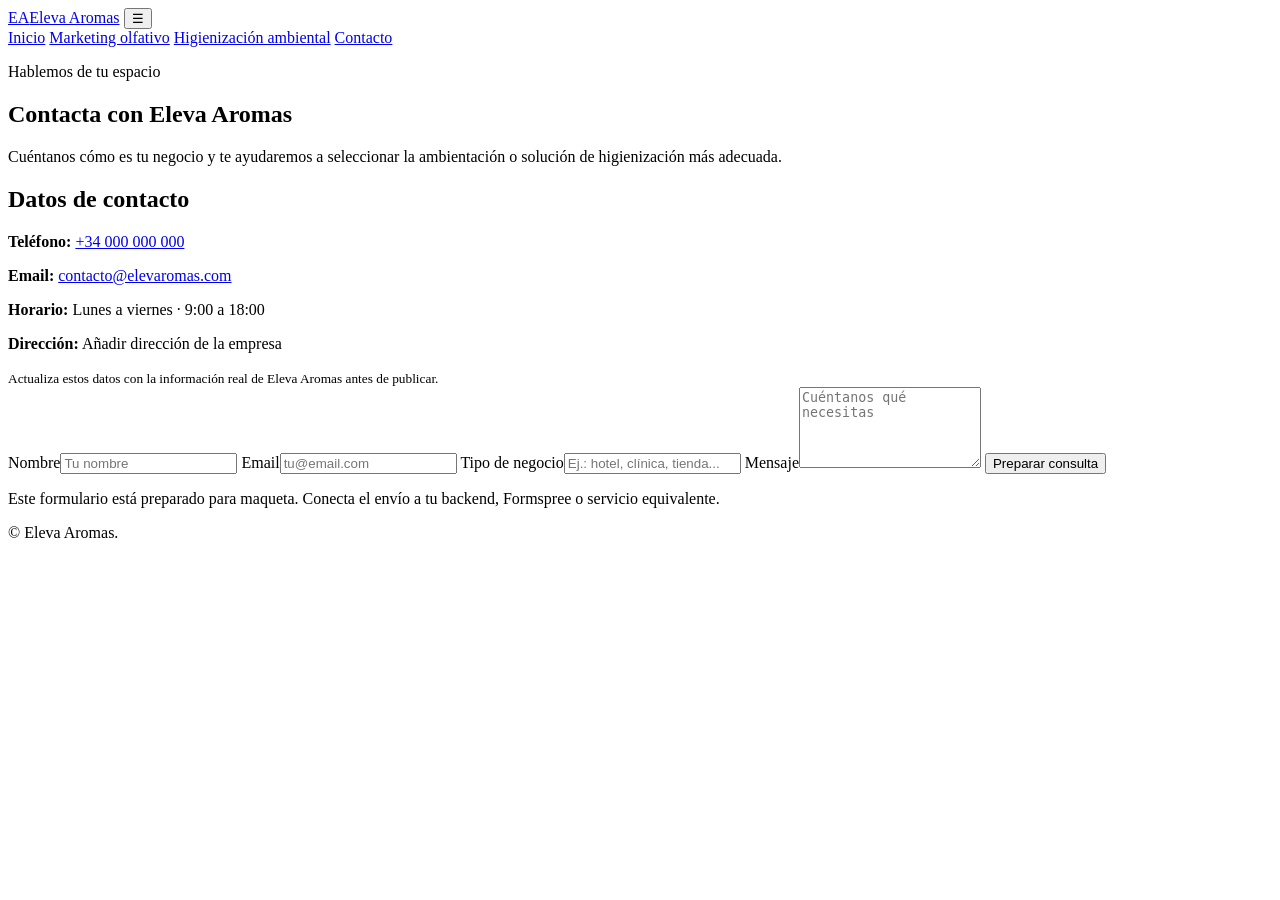
==== contacto.html @ 7e4d1d44 "Add files via upload" ====
<!doctype html>
<html lang="es">
<head>
  <meta charset="utf-8" />
  <meta name="viewport" content="width=device-width, initial-scale=1" />
  <title>Contacto | Eleva Aromas</title>
  <meta name="description" content="Contacta con Eleva Aromas para recibir asesoramiento en marketing olfativo e higienización ambiental." />
  <link rel="stylesheet" href="css/styles.css" />
  <script defer src="js/data.js"></script>
  <script defer src="js/app.js"></script>
</head>
<body data-page="contacto">
  <header class="site-header">
    <a class="brand" href="index.html"><span class="brand-mark">EA</span><span>Eleva Aromas</span></a>
    <button class="nav-toggle" aria-expanded="false" aria-controls="main-nav">☰</button>
    <nav id="main-nav" class="main-nav">
      <a href="index.html">Inicio</a>
      <a href="marketing-olfativo.html">Marketing olfativo</a>
      <a href="higienizacion.html">Higienización ambiental</a>
      <a href="contacto.html" class="active">Contacto</a>
    </nav>
  </header>

  <main>
    <section class="hero inner-hero contact-hero">
      <div class="hero-content reveal">
        <p class="eyebrow">Hablemos de tu espacio</p>
        <h1>Contacta con Eleva Aromas</h1>
        <p class="lead">Cuéntanos cómo es tu negocio y te ayudaremos a seleccionar la ambientación o solución de higienización más adecuada.</p>
      </div>
    </section>

    <section class="section contact-grid">
      <div class="contact-card reveal">
        <h2>Datos de contacto</h2>
        <p><strong>Teléfono:</strong> <a href="tel:+34000000000">+34 000 000 000</a></p>
        <p><strong>Email:</strong> <a href="mailto:contacto@elevaromas.com">contacto@elevaromas.com</a></p>
        <p><strong>Horario:</strong> Lunes a viernes · 9:00 a 18:00</p>
        <p><strong>Dirección:</strong> Añadir dirección de la empresa</p>
        <small>Actualiza estos datos con la información real de Eleva Aromas antes de publicar.</small>
      </div>
      <form class="contact-form reveal delay-1">
        <label>Nombre<input type="text" name="nombre" placeholder="Tu nombre" required></label>
        <label>Email<input type="email" name="email" placeholder="tu@email.com" required></label>
        <label>Tipo de negocio<input type="text" name="negocio" placeholder="Ej.: hotel, clínica, tienda..."></label>
        <label>Mensaje<textarea name="mensaje" rows="5" placeholder="Cuéntanos qué necesitas"></textarea></label>
        <button class="btn primary" type="submit">Preparar consulta</button>
        <p class="form-note">Este formulario está preparado para maqueta. Conecta el envío a tu backend, Formspree o servicio equivalente.</p>
      </form>
    </section>
  </main>

  <footer class="site-footer"><p>© <span class="year"></span> Eleva Aromas.</p></footer>
</body>
</html>
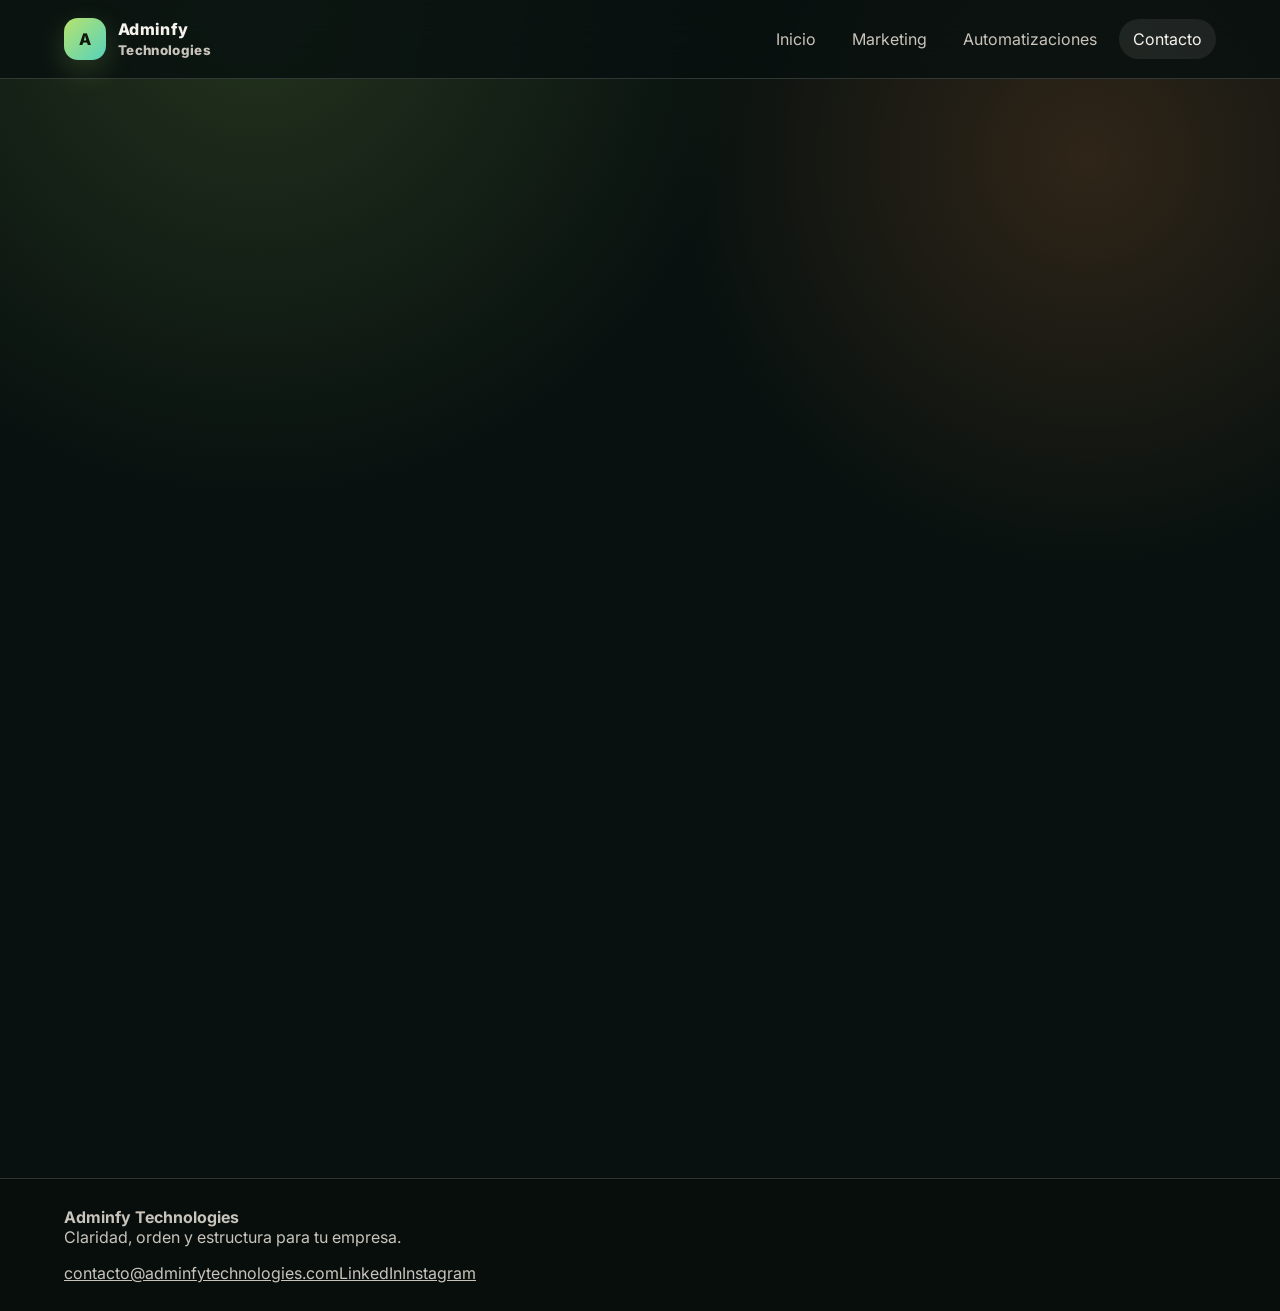
==== commit ed747f10: "Add files via upload" ====
--- a/contacto.html
+++ b/contacto.html
@@ -1,55 +1,51 @@
-<!doctype html>
+<!DOCTYPE html>
 <html lang="es">
 <head>
-  <meta charset="utf-8" />
-  <meta name="viewport" content="width=device-width, initial-scale=1" />
-  <title>Contacto | Eleva Aromas</title>
-  <meta name="description" content="Contacta con Eleva Aromas para recibir asesoramiento en marketing olfativo e higienización ambiental." />
+  <meta charset="UTF-8" />
+  <meta name="viewport" content="width=device-width, initial-scale=1.0" />
+  <title>Contacto | Adminfy Technologies</title>
+  <meta name="description" content="Contacta con Adminfy Technologies para mejorar el marketing, automatizar procesos y ordenar la gestión de tu empresa." />
+  <link rel="preconnect" href="https://fonts.googleapis.com">
+  <link rel="preconnect" href="https://fonts.gstatic.com" crossorigin>
+  <link href="https://fonts.googleapis.com/css2?family=Inter:wght@400;500;600;700;800&display=swap" rel="stylesheet">
   <link rel="stylesheet" href="css/styles.css" />
-  <script defer src="js/data.js"></script>
-  <script defer src="js/app.js"></script>
 </head>
-<body data-page="contacto">
-  <header class="site-header">
-    <a class="brand" href="index.html"><span class="brand-mark">EA</span><span>Eleva Aromas</span></a>
-    <button class="nav-toggle" aria-expanded="false" aria-controls="main-nav">☰</button>
-    <nav id="main-nav" class="main-nav">
-      <a href="index.html">Inicio</a>
-      <a href="marketing-olfativo.html">Marketing olfativo</a>
-      <a href="higienizacion.html">Higienización ambiental</a>
-      <a href="contacto.html" class="active">Contacto</a>
+<body>
+  <header class="site-header" data-header>
+    <a class="brand" href="index.html"><span class="brand-mark">A</span><span class="brand-text">Adminfy<br><small>Technologies</small></span></a>
+    <button class="nav-toggle" data-nav-toggle aria-label="Abrir menú">☰</button>
+    <nav class="main-nav" data-nav>
+      <a href="index.html">Inicio</a><a href="marketing.html">Marketing</a><a href="automatizaciones.html">Automatizaciones</a><a href="contacto.html" class="active">Contacto</a>
     </nav>
   </header>
 
   <main>
-    <section class="hero inner-hero contact-hero">
-      <div class="hero-content reveal">
-        <p class="eyebrow">Hablemos de tu espacio</p>
-        <h1>Contacta con Eleva Aromas</h1>
-        <p class="lead">Cuéntanos cómo es tu negocio y te ayudaremos a seleccionar la ambientación o solución de higienización más adecuada.</p>
+    <section class="contact-page section-pad">
+      <div class="contact-copy reveal">
+        <p class="eyebrow">Hablemos</p>
+        <h1>Cuéntanos qué quieres mejorar en tu empresa.</h1>
+        <p>Marketing, automatizaciones, organización interna, captación o procesos administrativos. Te responderemos con una primera orientación clara y sin compromiso.</p>
+        <div class="contact-cards">
+          <a href="mailto:contacto@adminfytechnologies.com"><strong>Email</strong><span>contacto@adminfytechnologies.com</span></a>
+          <a href="https://www.linkedin.com/company/adminfy/" target="_blank" rel="noopener"><strong>LinkedIn</strong><span>Adminfy Technologies</span></a>
+          <a href="https://www.instagram.com/adminfytechnologies?igsh=MWVpcm9pZWliNTd4ZA==" target="_blank" rel="noopener"><strong>Instagram</strong><span>@adminfytechnologies</span></a>
+        </div>
       </div>
-    </section>
 
-    <section class="section contact-grid">
-      <div class="contact-card reveal">
-        <h2>Datos de contacto</h2>
-        <p><strong>Teléfono:</strong> <a href="tel:+34000000000">+34 000 000 000</a></p>
-        <p><strong>Email:</strong> <a href="mailto:contacto@elevaromas.com">contacto@elevaromas.com</a></p>
-        <p><strong>Horario:</strong> Lunes a viernes · 9:00 a 18:00</p>
-        <p><strong>Dirección:</strong> Añadir dirección de la empresa</p>
-        <small>Actualiza estos datos con la información real de Eleva Aromas antes de publicar.</small>
-      </div>
-      <form class="contact-form reveal delay-1">
-        <label>Nombre<input type="text" name="nombre" placeholder="Tu nombre" required></label>
+      <form class="contact-form reveal" id="formContacto" data-n8n-webhook>
+        <h2>Solicitar diagnóstico</h2>
+        <label>Nombre completo<input type="text" name="name" placeholder="Tu nombre" required></label>
         <label>Email<input type="email" name="email" placeholder="tu@email.com" required></label>
-        <label>Tipo de negocio<input type="text" name="negocio" placeholder="Ej.: hotel, clínica, tienda..."></label>
-        <label>Mensaje<textarea name="mensaje" rows="5" placeholder="Cuéntanos qué necesitas"></textarea></label>
-        <button class="btn primary" type="submit">Preparar consulta</button>
-        <p class="form-note">Este formulario está preparado para maqueta. Conecta el envío a tu backend, Formspree o servicio equivalente.</p>
+        <label>Teléfono<input type="tel" name="phone" placeholder="+34 600 000 000" required></label>
+        <label>Empresa<input type="text" name="company" placeholder="Nombre de tu empresa"></label>
+        <label>¿Qué necesitas mejorar?<textarea name="message" rows="6" placeholder="Ej. Queremos captar más clientes, ordenar procesos internos o automatizar tareas administrativas." required></textarea></label>
+        <button class="btn btn-primary" type="submit">Enviar mensaje</button>
+        <p class="form-status" data-form-status></p>
       </form>
     </section>
   </main>
 
-  <footer class="site-footer"><p>© <span class="year"></span> Eleva Aromas.</p></footer>
+  <footer class="site-footer"><div><strong>Adminfy Technologies</strong><p>Claridad, orden y estructura para tu empresa.</p></div><div class="footer-links"><a href="mailto:contacto@adminfytechnologies.com">contacto@adminfytechnologies.com</a><a href="https://www.linkedin.com/company/adminfy/" target="_blank" rel="noopener">LinkedIn</a><a href="https://www.instagram.com/adminfytechnologies?igsh=MWVpcm9pZWliNTd4ZA==" target="_blank" rel="noopener">Instagram</a></div></footer>
+  <script src="js/main.js"></script>
 </body>
 </html>
--- a/css/styles.css
+++ b/css/styles.css
@@ -0,0 +1,347 @@
+:root {
+  --bg: #08110f;
+  --bg-soft: #101c18;
+  --card: rgba(255, 255, 255, 0.08);
+  --card-strong: rgba(255, 255, 255, 0.13);
+  --text: #f6f3ed;
+  --muted: #c9c4bb;
+  --brand: #b7e36d;
+  --brand-2: #55d2bd;
+  --warm: #ff8d48;
+  --line: rgba(255, 255, 255, 0.16);
+  --shadow: 0 24px 70px rgba(0, 0, 0, 0.35);
+  --radius: 26px;
+}
+
+* { box-sizing: border-box; }
+html { scroll-behavior: smooth; }
+body {
+  margin: 0;
+  font-family: Inter, ui-sans-serif, system-ui, -apple-system, BlinkMacSystemFont, "Segoe UI", sans-serif;
+  background: radial-gradient(circle at 20% 0%, rgba(183, 227, 109, 0.16), transparent 30%),
+              radial-gradient(circle at 85% 12%, rgba(255, 141, 72, 0.16), transparent 26%), var(--bg);
+  color: var(--text);
+}
+
+a { color: inherit; }
+
+.site-header {
+  position: sticky;
+  top: 0;
+  z-index: 20;
+  display: flex;
+  align-items: center;
+  justify-content: space-between;
+  gap: 24px;
+  padding: 18px clamp(18px, 5vw, 64px);
+  backdrop-filter: blur(18px);
+  background: rgba(8, 17, 15, 0.82);
+  border-bottom: 1px solid var(--line);
+}
+
+.brand {
+  display: inline-flex;
+  align-items: center;
+  gap: 12px;
+  text-decoration: none;
+  font-weight: 800;
+  letter-spacing: .02em;
+}
+
+.brand-mark {
+  width: 42px;
+  height: 42px;
+  display: grid;
+  place-items: center;
+  border-radius: 14px;
+  color: #10170d;
+  background: linear-gradient(135deg, var(--brand), var(--brand-2));
+  box-shadow: 0 10px 30px rgba(183, 227, 109, 0.2);
+}
+
+.main-nav {
+  display: flex;
+  align-items: center;
+  gap: 8px;
+}
+
+.main-nav a {
+  text-decoration: none;
+  color: var(--muted);
+  padding: 10px 14px;
+  border-radius: 999px;
+  transition: .2s ease;
+}
+
+.main-nav a:hover,
+.main-nav a.active {
+  color: var(--text);
+  background: var(--card);
+}
+
+.nav-toggle { display: none; }
+
+.hero {
+  min-height: 76vh;
+  display: grid;
+  grid-template-columns: minmax(0, 1.2fr) minmax(280px, .8fr);
+  align-items: center;
+  gap: clamp(24px, 6vw, 72px);
+  padding: clamp(72px, 10vw, 130px) clamp(18px, 5vw, 64px);
+}
+
+.hero-home {
+  position: relative;
+  overflow: hidden;
+}
+
+.hero-home::after,
+.inner-hero::after {
+  content: "";
+  position: absolute;
+  inset: auto -10% -25% 45%;
+  height: 58%;
+  background: radial-gradient(circle, rgba(255, 87, 107, 0.22), transparent 55%),
+              radial-gradient(circle at 60% 35%, rgba(85, 210, 189, 0.18), transparent 48%);
+  filter: blur(10px);
+  pointer-events: none;
+}
+
+.inner-hero {
+  position: relative;
+  min-height: 52vh;
+  grid-template-columns: 1fr;
+}
+
+.hygiene-hero { background: linear-gradient(120deg, rgba(85, 210, 189, 0.12), transparent); }
+.contact-hero { background: linear-gradient(120deg, rgba(183, 227, 109, 0.12), transparent); }
+
+.hero-content {
+  max-width: 820px;
+  position: relative;
+  z-index: 1;
+}
+
+.eyebrow {
+  margin: 0 0 14px;
+  color: var(--brand);
+  font-size: .82rem;
+  text-transform: uppercase;
+  letter-spacing: .16em;
+  font-weight: 800;
+}
+
+h1, h2, h3, h4, p { margin-top: 0; }
+h1 {
+  font-size: clamp(3rem, 8vw, 6.8rem);
+  line-height: .92;
+  letter-spacing: -.07em;
+  margin-bottom: 24px;
+}
+h2 { font-size: clamp(2rem, 4vw, 4rem); line-height: 1; letter-spacing: -.045em; }
+h3 { font-size: clamp(1.4rem, 2vw, 2rem); }
+h4 { font-size: 1.25rem; margin-bottom: 12px; }
+.lead { color: var(--muted); font-size: clamp(1.1rem, 2vw, 1.35rem); line-height: 1.7; max-width: 720px; }
+
+.hero-actions { display: flex; flex-wrap: wrap; gap: 14px; margin-top: 32px; }
+.btn {
+  border: 0;
+  border-radius: 999px;
+  padding: 13px 20px;
+  font-weight: 800;
+  cursor: pointer;
+  text-decoration: none;
+  display: inline-flex;
+  align-items: center;
+  justify-content: center;
+  gap: 8px;
+  transition: transform .2s ease, background .2s ease, border-color .2s ease;
+}
+.btn:hover { transform: translateY(-2px); }
+.btn.primary { background: linear-gradient(135deg, var(--brand), var(--brand-2)); color: #0d160f; }
+.btn.ghost, .btn.secondary { color: var(--text); background: var(--card); border: 1px solid var(--line); }
+
+.hero-card {
+  position: relative;
+  z-index: 1;
+  padding: clamp(28px, 4vw, 44px);
+  border-radius: var(--radius);
+  background: linear-gradient(145deg, rgba(255, 255, 255, .14), rgba(255, 255, 255, .04));
+  box-shadow: var(--shadow);
+  border: 1px solid var(--line);
+}
+.hero-card span { display: block; color: var(--muted); margin-bottom: 12px; }
+.hero-card strong { display: block; font-size: clamp(2rem, 5vw, 4rem); line-height: .94; letter-spacing: -.06em; }
+.hero-card p { margin-top: 18px; color: var(--brand); font-weight: 700; }
+
+.section { padding: clamp(64px, 9vw, 110px) clamp(18px, 5vw, 64px); }
+.section-heading { max-width: 820px; margin-bottom: 32px; }
+.section-heading p:not(.eyebrow) { color: var(--muted); font-size: 1.1rem; }
+
+.intro-grid, .cards-row {
+  display: grid;
+  grid-template-columns: repeat(3, 1fr);
+  gap: 18px;
+}
+.feature-card, .contact-card, .recommender, .timeline {
+  border: 1px solid var(--line);
+  border-radius: var(--radius);
+  background: var(--card);
+  box-shadow: var(--shadow);
+}
+.feature-card { padding: 28px; min-height: 230px; }
+.feature-card p, .split p, .timeline, .contact-card, .form-note { color: var(--muted); line-height: 1.7; }
+
+.recommender-section { background: rgba(255, 255, 255, 0.03); }
+.alt-bg { background: rgba(183, 227, 109, 0.055); }
+.recommender {
+  display: grid;
+  grid-template-columns: 380px minmax(0, 1fr);
+  gap: 28px;
+  padding: clamp(20px, 3vw, 34px);
+}
+.business-form { display: flex; flex-direction: column; gap: 14px; }
+label { color: var(--text); font-weight: 800; }
+input, textarea {
+  width: 100%;
+  margin-top: 8px;
+  border: 1px solid var(--line);
+  border-radius: 18px;
+  background: rgba(0, 0, 0, .24);
+  color: var(--text);
+  padding: 14px 15px;
+  outline: none;
+  font: inherit;
+}
+input:focus, textarea:focus { border-color: var(--brand); box-shadow: 0 0 0 4px rgba(183, 227, 109, .12); }
+small { color: var(--muted); }
+.autocomplete-wrap { position: relative; }
+.suggestions {
+  display: none;
+  position: absolute;
+  inset: calc(100% + 8px) 0 auto 0;
+  z-index: 10;
+  max-height: 310px;
+  overflow: auto;
+  padding: 8px;
+  background: #14201c;
+  border: 1px solid var(--line);
+  border-radius: 18px;
+  box-shadow: var(--shadow);
+}
+.suggestions.open { display: grid; gap: 4px; }
+.suggestions button {
+  text-align: left;
+  border: 0;
+  color: var(--text);
+  background: transparent;
+  padding: 10px 12px;
+  border-radius: 12px;
+  cursor: pointer;
+}
+.suggestions button:hover { background: var(--card-strong); }
+.results-panel { min-height: 320px; }
+.empty-state {
+  height: 100%;
+  min-height: 260px;
+  display: grid;
+  place-items: center;
+  text-align: center;
+  color: var(--muted);
+  border: 1px dashed var(--line);
+  border-radius: 22px;
+  padding: 24px;
+}
+.result-header {
+  display: flex;
+  justify-content: space-between;
+  gap: 18px;
+  align-items: start;
+  margin-bottom: 20px;
+}
+.result-header p { color: var(--muted); margin-bottom: 6px; }
+.fragrance-grid {
+  display: grid;
+  grid-template-columns: repeat(3, 1fr);
+  gap: 14px;
+}
+.fragrance-card {
+  min-height: 230px;
+  padding: 22px;
+  border-radius: 22px;
+  background: linear-gradient(155deg, rgba(255,255,255,.13), rgba(255,255,255,.045));
+  border: 1px solid var(--line);
+}
+.fragrance-card span { color: var(--brand); font-size: .82rem; font-weight: 800; text-transform: uppercase; letter-spacing: .08em; }
+.fragrance-card p { color: var(--muted); line-height: 1.65; }
+
+.split {
+  display: grid;
+  grid-template-columns: 1fr .9fr;
+  gap: 40px;
+  align-items: center;
+}
+.benefit-list { display: grid; grid-template-columns: repeat(2, 1fr); gap: 14px; }
+.benefit-list span {
+  padding: 22px;
+  border-radius: 20px;
+  background: var(--card);
+  border: 1px solid var(--line);
+  font-weight: 800;
+}
+.timeline { padding: 28px 28px 28px 54px; }
+.timeline li { margin: 12px 0; }
+.contact-grid { display: grid; grid-template-columns: .8fr 1.2fr; gap: 24px; }
+.contact-card, .contact-form { padding: 28px; }
+.contact-form { border-radius: var(--radius); background: var(--card); border: 1px solid var(--line); }
+.contact-form { display: grid; gap: 14px; }
+
+.site-footer {
+  padding: 28px clamp(18px, 5vw, 64px);
+  color: var(--muted);
+  border-top: 1px solid var(--line);
+  background: rgba(0,0,0,.18);
+}
+
+.reveal { opacity: 0; transform: translateY(18px); transition: opacity .7s ease, transform .7s ease; }
+.reveal.visible { opacity: 1; transform: none; }
+.delay-1 { transition-delay: .12s; }
+.delay-2 { transition-delay: .24s; }
+
+@media (max-width: 980px) {
+  .hero, .recommender, .split, .contact-grid { grid-template-columns: 1fr; }
+  .intro-grid, .cards-row, .fragrance-grid { grid-template-columns: 1fr; }
+  .hero { min-height: auto; }
+}
+
+@media (max-width: 760px) {
+  .nav-toggle {
+    display: inline-flex;
+    width: 44px;
+    height: 44px;
+    border-radius: 14px;
+    border: 1px solid var(--line);
+    background: var(--card);
+    color: var(--text);
+    align-items: center;
+    justify-content: center;
+    font-size: 1.35rem;
+  }
+  .main-nav {
+    position: absolute;
+    top: 78px;
+    left: 18px;
+    right: 18px;
+    display: none;
+    flex-direction: column;
+    align-items: stretch;
+    padding: 12px;
+    border-radius: 20px;
+    background: #101c18;
+    border: 1px solid var(--line);
+  }
+  .main-nav.open { display: flex; }
+  .result-header { flex-direction: column; }
+  h1 { font-size: clamp(2.7rem, 14vw, 4rem); }
+  .section { padding-top: 52px; padding-bottom: 52px; }
+}
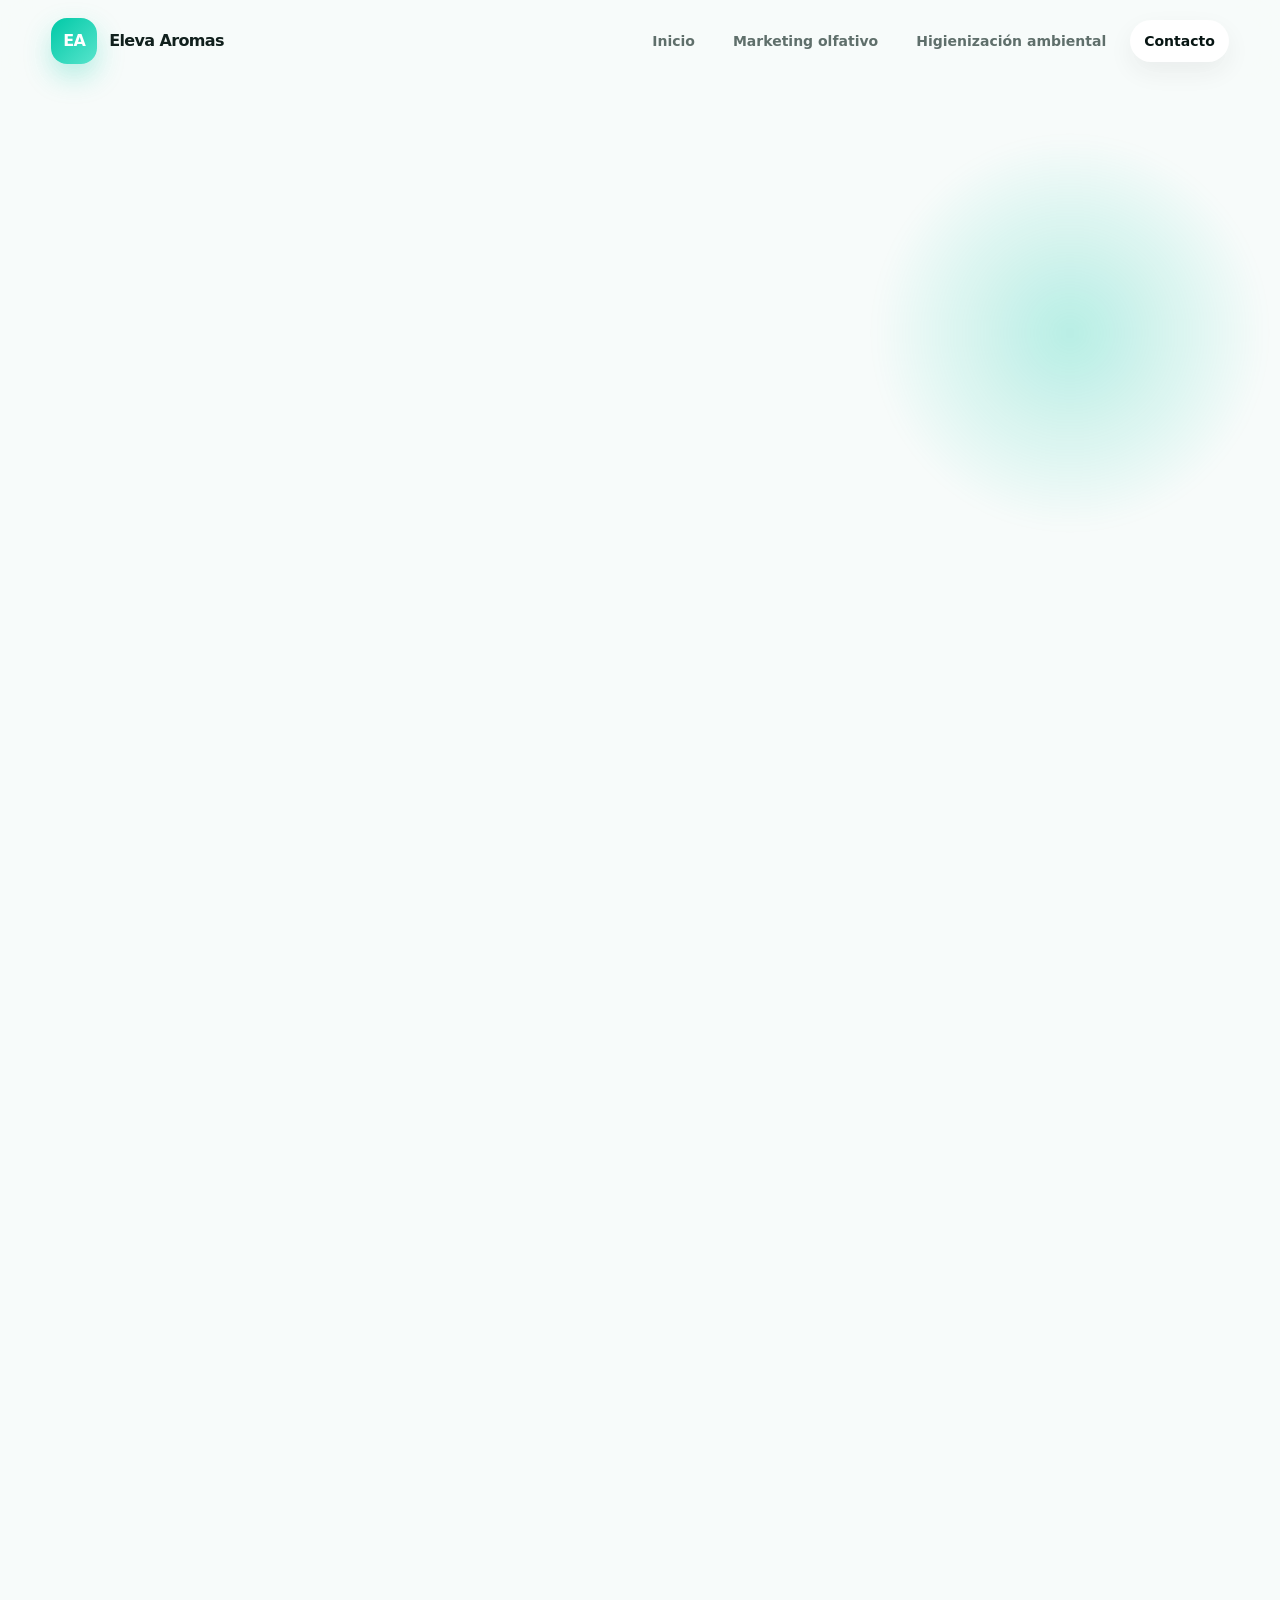
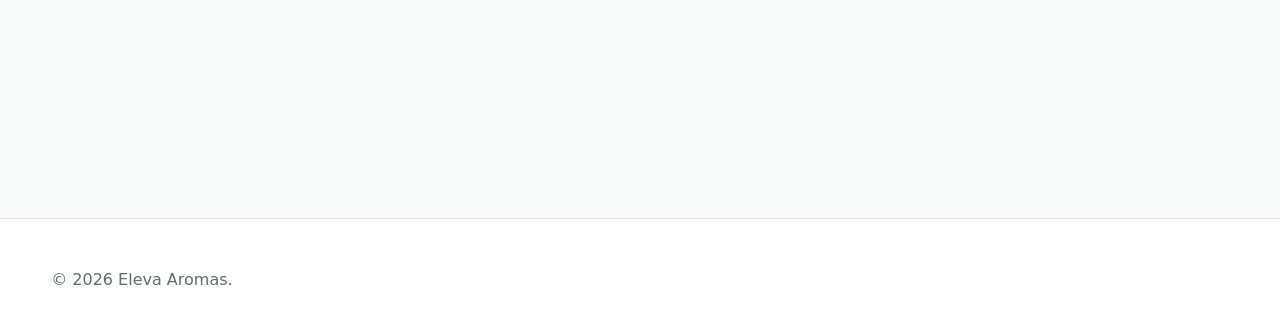
==== commit cf2ba215: "Update contacto.html" ====
--- a/contacto.html
+++ b/contacto.html
@@ -1,51 +1,54 @@
-<!DOCTYPE html>
+<!doctype html>
 <html lang="es">
 <head>
-  <meta charset="UTF-8" />
-  <meta name="viewport" content="width=device-width, initial-scale=1.0" />
-  <title>Contacto | Adminfy Technologies</title>
-  <meta name="description" content="Contacta con Adminfy Technologies para mejorar el marketing, automatizar procesos y ordenar la gestión de tu empresa." />
-  <link rel="preconnect" href="https://fonts.googleapis.com">
-  <link rel="preconnect" href="https://fonts.gstatic.com" crossorigin>
-  <link href="https://fonts.googleapis.com/css2?family=Inter:wght@400;500;600;700;800&display=swap" rel="stylesheet">
+  <meta charset="utf-8" />
+  <meta name="viewport" content="width=device-width, initial-scale=1" />
+  <title>Contacto | Eleva Aromas</title>
+  <meta name="description" content="Contacta con Eleva Aromas para recibir asesoramiento en marketing olfativo e higienización ambiental." />
   <link rel="stylesheet" href="css/styles.css" />
+  <script defer src="js/data.js"></script>
+  <script defer src="js/app.js"></script>
 </head>
-<body>
-  <header class="site-header" data-header>
-    <a class="brand" href="index.html"><span class="brand-mark">A</span><span class="brand-text">Adminfy<br><small>Technologies</small></span></a>
-    <button class="nav-toggle" data-nav-toggle aria-label="Abrir menú">☰</button>
-    <nav class="main-nav" data-nav>
-      <a href="index.html">Inicio</a><a href="marketing.html">Marketing</a><a href="automatizaciones.html">Automatizaciones</a><a href="contacto.html" class="active">Contacto</a>
+<body data-page="contacto">
+  <header class="site-header">
+    <a class="brand" href="index.html"><span class="brand-mark">EA</span><span>Eleva Aromas</span></a>
+    <button class="nav-toggle" aria-expanded="false" aria-controls="main-nav">☰</button>
+    <nav id="main-nav" class="main-nav">
+      <a href="index.html">Inicio</a>
+      <a href="marketing-olfativo.html">Marketing olfativo</a>
+      <a href="higienizacion.html">Higienización ambiental</a>
+      <a href="contacto.html" class="active">Contacto</a>
     </nav>
   </header>
 
   <main>
-    <section class="contact-page section-pad">
-      <div class="contact-copy reveal">
-        <p class="eyebrow">Hablemos</p>
-        <h1>Cuéntanos qué quieres mejorar en tu empresa.</h1>
-        <p>Marketing, automatizaciones, organización interna, captación o procesos administrativos. Te responderemos con una primera orientación clara y sin compromiso.</p>
-        <div class="contact-cards">
-          <a href="mailto:contacto@adminfytechnologies.com"><strong>Email</strong><span>contacto@adminfytechnologies.com</span></a>
-          <a href="https://www.linkedin.com/company/adminfy/" target="_blank" rel="noopener"><strong>LinkedIn</strong><span>Adminfy Technologies</span></a>
-          <a href="https://www.instagram.com/adminfytechnologies?igsh=MWVpcm9pZWliNTd4ZA==" target="_blank" rel="noopener"><strong>Instagram</strong><span>@adminfytechnologies</span></a>
-        </div>
+    <section class="hero inner-hero contact-hero">
+      <div class="hero-content reveal">
+        <p class="eyebrow">Hablemos de tu espacio</p>
+        <h1>Contacta con Eleva Aromas</h1>
+        <p class="lead">Cuéntanos cómo es tu negocio y te ayudaremos a seleccionar la ambientación o solución de higienización más adecuada.</p>
       </div>
+    </section>
 
-      <form class="contact-form reveal" id="formContacto" data-n8n-webhook>
-        <h2>Solicitar diagnóstico</h2>
-        <label>Nombre completo<input type="text" name="name" placeholder="Tu nombre" required></label>
+    <section class="section contact-grid">
+      <div class="contact-card reveal">
+        <h2>Datos de contacto</h2>
+        <p><strong>Teléfono:</strong> <a href="tel:+34612435819">+34 612 435 819</a></p>
+        <p><strong>Email:</strong> <a href="mailto:direccion.admnfy@gmail.com">direccion.admnfy@gmail.com</a></p>
+        <p><strong>Horario:</strong> Lunes a viernes · 9:00 a 18:00</p>
+        <p><strong>Dirección:</strong> Calle Flora Tristán 65, 41500 Alcalá de Guadaíra, Sevilla</p>
+      </div>
+      <form class="contact-form reveal delay-1">
+        <label>Nombre<input type="text" name="nombre" placeholder="Tu nombre" required></label>
         <label>Email<input type="email" name="email" placeholder="tu@email.com" required></label>
-        <label>Teléfono<input type="tel" name="phone" placeholder="+34 600 000 000" required></label>
-        <label>Empresa<input type="text" name="company" placeholder="Nombre de tu empresa"></label>
-        <label>¿Qué necesitas mejorar?<textarea name="message" rows="6" placeholder="Ej. Queremos captar más clientes, ordenar procesos internos o automatizar tareas administrativas." required></textarea></label>
-        <button class="btn btn-primary" type="submit">Enviar mensaje</button>
-        <p class="form-status" data-form-status></p>
+        <label>Tipo de negocio<input type="text" name="negocio" placeholder="Ej.: hotel, clínica, tienda..."></label>
+        <label>Mensaje<textarea name="mensaje" rows="5" placeholder="Cuéntanos qué necesitas"></textarea></label>
+        <button class="btn primary" type="submit">Preparar consulta</button>
+        <p class="form-note">Este formulario está preparado para maqueta. Conecta el envío a tu backend, Formspree o servicio equivalente.</p>
       </form>
     </section>
   </main>
 
-  <footer class="site-footer"><div><strong>Adminfy Technologies</strong><p>Claridad, orden y estructura para tu empresa.</p></div><div class="footer-links"><a href="mailto:contacto@adminfytechnologies.com">contacto@adminfytechnologies.com</a><a href="https://www.linkedin.com/company/adminfy/" target="_blank" rel="noopener">LinkedIn</a><a href="https://www.instagram.com/adminfytechnologies?igsh=MWVpcm9pZWliNTd4ZA==" target="_blank" rel="noopener">Instagram</a></div></footer>
-  <script src="js/main.js"></script>
+  <footer class="site-footer"><p>© <span class="year"></span> Eleva Aromas.</p></footer>
 </body>
 </html>
--- a/css/styles.css
+++ b/css/styles.css
@@ -1,347 +1,42 @@
-:root {
-  --bg: #08110f;
-  --bg-soft: #101c18;
-  --card: rgba(255, 255, 255, 0.08);
-  --card-strong: rgba(255, 255, 255, 0.13);
-  --text: #f6f3ed;
-  --muted: #c9c4bb;
-  --brand: #b7e36d;
-  --brand-2: #55d2bd;
-  --warm: #ff8d48;
-  --line: rgba(255, 255, 255, 0.16);
-  --shadow: 0 24px 70px rgba(0, 0, 0, 0.35);
-  --radius: 26px;
+:root{
+  --bg:#f7fbfa;
+  --surface:#ffffff;
+  --surface-2:#eef9f6;
+  --text:#11201d;
+  --muted:#5f6f6b;
+  --primary:#00c9a7;
+  --primary-dark:#009e85;
+  --ink:#071513;
+  --border:rgba(7,21,19,.11);
+  --shadow:0 22px 60px rgba(7,21,19,.10);
+  --radius:28px;
+  --max:1180px;
 }
-
-* { box-sizing: border-box; }
-html { scroll-behavior: smooth; }
-body {
-  margin: 0;
-  font-family: Inter, ui-sans-serif, system-ui, -apple-system, BlinkMacSystemFont, "Segoe UI", sans-serif;
-  background: radial-gradient(circle at 20% 0%, rgba(183, 227, 109, 0.16), transparent 30%),
-              radial-gradient(circle at 85% 12%, rgba(255, 141, 72, 0.16), transparent 26%), var(--bg);
-  color: var(--text);
-}
-
-a { color: inherit; }
-
-.site-header {
-  position: sticky;
-  top: 0;
-  z-index: 20;
-  display: flex;
-  align-items: center;
-  justify-content: space-between;
-  gap: 24px;
-  padding: 18px clamp(18px, 5vw, 64px);
-  backdrop-filter: blur(18px);
-  background: rgba(8, 17, 15, 0.82);
-  border-bottom: 1px solid var(--line);
-}
-
-.brand {
-  display: inline-flex;
-  align-items: center;
-  gap: 12px;
-  text-decoration: none;
-  font-weight: 800;
-  letter-spacing: .02em;
-}
-
-.brand-mark {
-  width: 42px;
-  height: 42px;
-  display: grid;
-  place-items: center;
-  border-radius: 14px;
-  color: #10170d;
-  background: linear-gradient(135deg, var(--brand), var(--brand-2));
-  box-shadow: 0 10px 30px rgba(183, 227, 109, 0.2);
-}
-
-.main-nav {
-  display: flex;
-  align-items: center;
-  gap: 8px;
-}
-
-.main-nav a {
-  text-decoration: none;
-  color: var(--muted);
-  padding: 10px 14px;
-  border-radius: 999px;
-  transition: .2s ease;
-}
-
-.main-nav a:hover,
-.main-nav a.active {
-  color: var(--text);
-  background: var(--card);
-}
-
-.nav-toggle { display: none; }
-
-.hero {
-  min-height: 76vh;
-  display: grid;
-  grid-template-columns: minmax(0, 1.2fr) minmax(280px, .8fr);
-  align-items: center;
-  gap: clamp(24px, 6vw, 72px);
-  padding: clamp(72px, 10vw, 130px) clamp(18px, 5vw, 64px);
-}
-
-.hero-home {
-  position: relative;
-  overflow: hidden;
-}
-
-.hero-home::after,
-.inner-hero::after {
-  content: "";
-  position: absolute;
-  inset: auto -10% -25% 45%;
-  height: 58%;
-  background: radial-gradient(circle, rgba(255, 87, 107, 0.22), transparent 55%),
-              radial-gradient(circle at 60% 35%, rgba(85, 210, 189, 0.18), transparent 48%);
-  filter: blur(10px);
-  pointer-events: none;
-}
-
-.inner-hero {
-  position: relative;
-  min-height: 52vh;
-  grid-template-columns: 1fr;
-}
-
-.hygiene-hero { background: linear-gradient(120deg, rgba(85, 210, 189, 0.12), transparent); }
-.contact-hero { background: linear-gradient(120deg, rgba(183, 227, 109, 0.12), transparent); }
-
-.hero-content {
-  max-width: 820px;
-  position: relative;
-  z-index: 1;
-}
-
-.eyebrow {
-  margin: 0 0 14px;
-  color: var(--brand);
-  font-size: .82rem;
-  text-transform: uppercase;
-  letter-spacing: .16em;
-  font-weight: 800;
-}
-
-h1, h2, h3, h4, p { margin-top: 0; }
-h1 {
-  font-size: clamp(3rem, 8vw, 6.8rem);
-  line-height: .92;
-  letter-spacing: -.07em;
-  margin-bottom: 24px;
-}
-h2 { font-size: clamp(2rem, 4vw, 4rem); line-height: 1; letter-spacing: -.045em; }
-h3 { font-size: clamp(1.4rem, 2vw, 2rem); }
-h4 { font-size: 1.25rem; margin-bottom: 12px; }
-.lead { color: var(--muted); font-size: clamp(1.1rem, 2vw, 1.35rem); line-height: 1.7; max-width: 720px; }
-
-.hero-actions { display: flex; flex-wrap: wrap; gap: 14px; margin-top: 32px; }
-.btn {
-  border: 0;
-  border-radius: 999px;
-  padding: 13px 20px;
-  font-weight: 800;
-  cursor: pointer;
-  text-decoration: none;
-  display: inline-flex;
-  align-items: center;
-  justify-content: center;
-  gap: 8px;
-  transition: transform .2s ease, background .2s ease, border-color .2s ease;
-}
-.btn:hover { transform: translateY(-2px); }
-.btn.primary { background: linear-gradient(135deg, var(--brand), var(--brand-2)); color: #0d160f; }
-.btn.ghost, .btn.secondary { color: var(--text); background: var(--card); border: 1px solid var(--line); }
-
-.hero-card {
-  position: relative;
-  z-index: 1;
-  padding: clamp(28px, 4vw, 44px);
-  border-radius: var(--radius);
-  background: linear-gradient(145deg, rgba(255, 255, 255, .14), rgba(255, 255, 255, .04));
-  box-shadow: var(--shadow);
-  border: 1px solid var(--line);
-}
-.hero-card span { display: block; color: var(--muted); margin-bottom: 12px; }
-.hero-card strong { display: block; font-size: clamp(2rem, 5vw, 4rem); line-height: .94; letter-spacing: -.06em; }
-.hero-card p { margin-top: 18px; color: var(--brand); font-weight: 700; }
-
-.section { padding: clamp(64px, 9vw, 110px) clamp(18px, 5vw, 64px); }
-.section-heading { max-width: 820px; margin-bottom: 32px; }
-.section-heading p:not(.eyebrow) { color: var(--muted); font-size: 1.1rem; }
-
-.intro-grid, .cards-row {
-  display: grid;
-  grid-template-columns: repeat(3, 1fr);
-  gap: 18px;
-}
-.feature-card, .contact-card, .recommender, .timeline {
-  border: 1px solid var(--line);
-  border-radius: var(--radius);
-  background: var(--card);
-  box-shadow: var(--shadow);
-}
-.feature-card { padding: 28px; min-height: 230px; }
-.feature-card p, .split p, .timeline, .contact-card, .form-note { color: var(--muted); line-height: 1.7; }
-
-.recommender-section { background: rgba(255, 255, 255, 0.03); }
-.alt-bg { background: rgba(183, 227, 109, 0.055); }
-.recommender {
-  display: grid;
-  grid-template-columns: 380px minmax(0, 1fr);
-  gap: 28px;
-  padding: clamp(20px, 3vw, 34px);
-}
-.business-form { display: flex; flex-direction: column; gap: 14px; }
-label { color: var(--text); font-weight: 800; }
-input, textarea {
-  width: 100%;
-  margin-top: 8px;
-  border: 1px solid var(--line);
-  border-radius: 18px;
-  background: rgba(0, 0, 0, .24);
-  color: var(--text);
-  padding: 14px 15px;
-  outline: none;
-  font: inherit;
-}
-input:focus, textarea:focus { border-color: var(--brand); box-shadow: 0 0 0 4px rgba(183, 227, 109, .12); }
-small { color: var(--muted); }
-.autocomplete-wrap { position: relative; }
-.suggestions {
-  display: none;
-  position: absolute;
-  inset: calc(100% + 8px) 0 auto 0;
-  z-index: 10;
-  max-height: 310px;
-  overflow: auto;
-  padding: 8px;
-  background: #14201c;
-  border: 1px solid var(--line);
-  border-radius: 18px;
-  box-shadow: var(--shadow);
-}
-.suggestions.open { display: grid; gap: 4px; }
-.suggestions button {
-  text-align: left;
-  border: 0;
-  color: var(--text);
-  background: transparent;
-  padding: 10px 12px;
-  border-radius: 12px;
-  cursor: pointer;
-}
-.suggestions button:hover { background: var(--card-strong); }
-.results-panel { min-height: 320px; }
-.empty-state {
-  height: 100%;
-  min-height: 260px;
-  display: grid;
-  place-items: center;
-  text-align: center;
-  color: var(--muted);
-  border: 1px dashed var(--line);
-  border-radius: 22px;
-  padding: 24px;
-}
-.result-header {
-  display: flex;
-  justify-content: space-between;
-  gap: 18px;
-  align-items: start;
-  margin-bottom: 20px;
-}
-.result-header p { color: var(--muted); margin-bottom: 6px; }
-.fragrance-grid {
-  display: grid;
-  grid-template-columns: repeat(3, 1fr);
-  gap: 14px;
-}
-.fragrance-card {
-  min-height: 230px;
-  padding: 22px;
-  border-radius: 22px;
-  background: linear-gradient(155deg, rgba(255,255,255,.13), rgba(255,255,255,.045));
-  border: 1px solid var(--line);
-}
-.fragrance-card span { color: var(--brand); font-size: .82rem; font-weight: 800; text-transform: uppercase; letter-spacing: .08em; }
-.fragrance-card p { color: var(--muted); line-height: 1.65; }
-
-.split {
-  display: grid;
-  grid-template-columns: 1fr .9fr;
-  gap: 40px;
-  align-items: center;
-}
-.benefit-list { display: grid; grid-template-columns: repeat(2, 1fr); gap: 14px; }
-.benefit-list span {
-  padding: 22px;
-  border-radius: 20px;
-  background: var(--card);
-  border: 1px solid var(--line);
-  font-weight: 800;
-}
-.timeline { padding: 28px 28px 28px 54px; }
-.timeline li { margin: 12px 0; }
-.contact-grid { display: grid; grid-template-columns: .8fr 1.2fr; gap: 24px; }
-.contact-card, .contact-form { padding: 28px; }
-.contact-form { border-radius: var(--radius); background: var(--card); border: 1px solid var(--line); }
-.contact-form { display: grid; gap: 14px; }
-
-.site-footer {
-  padding: 28px clamp(18px, 5vw, 64px);
-  color: var(--muted);
-  border-top: 1px solid var(--line);
-  background: rgba(0,0,0,.18);
-}
-
-.reveal { opacity: 0; transform: translateY(18px); transition: opacity .7s ease, transform .7s ease; }
-.reveal.visible { opacity: 1; transform: none; }
-.delay-1 { transition-delay: .12s; }
-.delay-2 { transition-delay: .24s; }
-
-@media (max-width: 980px) {
-  .hero, .recommender, .split, .contact-grid { grid-template-columns: 1fr; }
-  .intro-grid, .cards-row, .fragrance-grid { grid-template-columns: 1fr; }
-  .hero { min-height: auto; }
-}
-
-@media (max-width: 760px) {
-  .nav-toggle {
-    display: inline-flex;
-    width: 44px;
-    height: 44px;
-    border-radius: 14px;
-    border: 1px solid var(--line);
-    background: var(--card);
-    color: var(--text);
-    align-items: center;
-    justify-content: center;
-    font-size: 1.35rem;
-  }
-  .main-nav {
-    position: absolute;
-    top: 78px;
-    left: 18px;
-    right: 18px;
-    display: none;
-    flex-direction: column;
-    align-items: stretch;
-    padding: 12px;
-    border-radius: 20px;
-    background: #101c18;
-    border: 1px solid var(--line);
-  }
-  .main-nav.open { display: flex; }
-  .result-header { flex-direction: column; }
-  h1 { font-size: clamp(2.7rem, 14vw, 4rem); }
-  .section { padding-top: 52px; padding-bottom: 52px; }
-}
+*{box-sizing:border-box}
+html{scroll-behavior:smooth}
+body{margin:0;font-family:Inter,system-ui,-apple-system,BlinkMacSystemFont,"Segoe UI",sans-serif;background:var(--bg);color:var(--text);line-height:1.6}
+a{color:inherit;text-decoration:none}
+img{max-width:100%;display:block}
+.site-header{position:sticky;top:0;z-index:50;display:flex;align-items:center;justify-content:space-between;gap:24px;padding:18px clamp(18px,4vw,54px);background:rgba(247,251,250,.84);backdrop-filter:blur(18px);border-bottom:1px solid transparent;transition:.25s ease}
+.site-header.is-scrolled{border-color:var(--border);box-shadow:0 12px 40px rgba(7,21,19,.06)}
+.brand{display:flex;align-items:center;gap:12px;font-weight:800;letter-spacing:-.04em}
+.brand-mark{width:46px;height:46px;border-radius:16px;background:linear-gradient(135deg,var(--primary),#58e4cc);display:grid;place-items:center;color:white;box-shadow:0 12px 28px rgba(0,201,167,.28)}
+.brand-text{line-height:.9;font-size:18px}.brand-text small{font-size:11px;letter-spacing:.08em;text-transform:uppercase;color:var(--muted)}
+.main-nav{display:flex;align-items:center;gap:10px}.main-nav a{padding:10px 14px;border-radius:999px;color:var(--muted);font-weight:700;font-size:14px}.main-nav a:hover,.main-nav a.active{background:var(--surface);color:var(--ink);box-shadow:0 10px 26px rgba(7,21,19,.06)}
+.nav-toggle{display:none;border:0;background:var(--surface);border-radius:14px;padding:10px 13px;font-size:22px;box-shadow:0 8px 24px rgba(7,21,19,.08)}
+.section-pad{max-width:var(--max);margin:0 auto;padding:92px clamp(18px,4vw,34px)}
+.hero{min-height:calc(100vh - 84px);display:grid;grid-template-columns:1.05fr .95fr;align-items:center;gap:48px;position:relative}
+.hero:before,.page-hero:before{content:"";position:absolute;inset:40px 0 auto auto;width:420px;height:420px;background:radial-gradient(circle,rgba(0,201,167,.26),transparent 66%);filter:blur(8px);z-index:-1}
+.eyebrow{display:inline-flex;align-items:center;gap:8px;margin:0 0 16px;color:var(--primary-dark);font-weight:800;letter-spacing:.08em;text-transform:uppercase;font-size:13px}.eyebrow:before{content:"";width:28px;height:2px;background:var(--primary);border-radius:99px}
+h1,h2,h3,p{margin-top:0}h1{font-size:clamp(42px,7vw,82px);line-height:.95;letter-spacing:-.07em;margin-bottom:24px}h2{font-size:clamp(30px,4vw,54px);line-height:1;letter-spacing:-.055em;margin-bottom:18px}h3{font-size:22px;line-height:1.15;letter-spacing:-.03em;margin-bottom:12px}p{color:var(--muted)}
+.hero-lead,.page-hero p{font-size:clamp(18px,2vw,22px);max-width:680px}.hero-actions{display:flex;gap:14px;flex-wrap:wrap;margin-top:32px}.btn{display:inline-flex;align-items:center;justify-content:center;border-radius:999px;padding:14px 22px;font-weight:800;border:1px solid transparent;transition:.2s ease;cursor:pointer;font-family:inherit}.btn:hover{transform:translateY(-2px)}.btn-primary{background:var(--ink);color:white;box-shadow:0 18px 32px rgba(7,21,19,.22)}.btn-secondary{background:var(--surface);border-color:var(--border);color:var(--ink)}
+.hero-panel{background:linear-gradient(160deg,var(--ink),#12332e);border-radius:var(--radius);padding:26px;color:white;box-shadow:var(--shadow);overflow:hidden;position:relative}.hero-panel:after{content:"";position:absolute;right:-80px;top:-80px;width:220px;height:220px;border-radius:50%;background:rgba(0,201,167,.22)}.metric-card{position:relative;z-index:1;background:rgba(255,255,255,.08);border:1px solid rgba(255,255,255,.12);border-radius:24px;padding:30px;margin-bottom:18px}.metric-number{display:block;font-size:64px;line-height:1;font-weight:800;letter-spacing:-.07em;color:var(--primary)}.metric-label{display:block;color:rgba(255,255,255,.76);margin-top:8px}.mini-grid{display:grid;grid-template-columns:1fr 1fr;gap:14px;position:relative;z-index:1}.mini-grid div{background:rgba(255,255,255,.08);border:1px solid rgba(255,255,255,.10);border-radius:20px;padding:18px}.mini-grid strong{display:block}.mini-grid span{display:block;color:rgba(255,255,255,.68);font-size:14px;margin-top:4px}
+.split-section{display:grid;grid-template-columns:.9fr 1.1fr;gap:40px;align-items:start}.section-heading p{font-size:18px}.comparison-grid{display:grid;gap:20px}.comparison-card,.feature-card,.timeline article,.incremental-grid article,.contact-form,.contact-cards a{background:var(--surface);border:1px solid var(--border);border-radius:var(--radius);padding:28px;box-shadow:0 16px 40px rgba(7,21,19,.05)}.card-icon{width:42px;height:42px;border-radius:14px;display:grid;place-items:center;margin-bottom:16px;font-weight:800}.good .card-icon{background:rgba(0,201,167,.14);color:var(--primary-dark)}.bad .card-icon{background:rgba(255,120,89,.14);color:#d85c3b}.comparison-card.good{border-color:rgba(0,201,167,.25)}.comparison-card.bad{border-color:rgba(216,92,59,.18)}
+.dark-band{max-width:none;background:var(--ink);color:white;margin-top:20px}.dark-band>.section-heading,.dark-band>.cards-3{max-width:var(--max);margin-left:auto;margin-right:auto}.dark-band p{color:rgba(255,255,255,.70)}.centered{text-align:center;max-width:860px}.centered .eyebrow{justify-content:center}.centered .eyebrow:before{display:none}.cards-3{display:grid;grid-template-columns:repeat(3,1fr);gap:18px;margin-top:36px}.dark-band .feature-card{background:rgba(255,255,255,.07);border-color:rgba(255,255,255,.10);box-shadow:none}.feature-card h3{color:inherit}
+.cta-section{text-align:center}.cta-section h2{max-width:850px;margin-left:auto;margin-right:auto}.cta-section p{max-width:680px;margin-left:auto;margin-right:auto;margin-bottom:28px}.page-hero{position:relative;text-align:center;max-width:980px}.page-hero .eyebrow{justify-content:center}.page-hero .eyebrow:before{display:none}.page-hero h1{font-size:clamp(38px,6vw,74px)}
+.timeline{display:grid;grid-template-columns:repeat(2,1fr);gap:18px}.timeline article span,.incremental-grid article span{display:grid;place-items:center;width:44px;height:44px;border-radius:16px;background:var(--surface-2);color:var(--primary-dark);font-weight:800;margin-bottom:18px}.process-section .section-heading{text-align:center;max-width:780px;margin:0 auto 34px}.incremental-grid{display:grid;grid-template-columns:repeat(4,1fr);gap:18px}.automation-hero{text-align:left;max-width:var(--max)}.automation-hero .eyebrow{justify-content:flex-start}.automation-hero .eyebrow:before{display:block}.result-strip{display:grid;grid-template-columns:repeat(3,1fr);gap:16px}.result-strip div{background:var(--surface-2);border-radius:24px;padding:24px}.result-strip strong,.result-strip span{display:block}.result-strip span{color:var(--muted);margin-top:4px}
+.contact-page{display:grid;grid-template-columns:.9fr 1.1fr;gap:40px;align-items:start}.contact-copy h1{font-size:clamp(38px,5vw,68px)}.contact-cards{display:grid;gap:14px;margin-top:30px}.contact-cards a{display:block}.contact-cards strong,.contact-cards span{display:block}.contact-cards span{color:var(--muted);margin-top:4px}.contact-form{display:grid;gap:16px}.contact-form h2{font-size:32px}.contact-form label{display:grid;gap:8px;font-weight:800;color:var(--ink)}input,textarea{width:100%;border:1px solid var(--border);border-radius:18px;padding:14px 16px;font:inherit;background:#fbfefd;color:var(--text)}input:focus,textarea:focus{outline:3px solid rgba(0,201,167,.18);border-color:var(--primary)}textarea{resize:vertical}.form-status{min-height:24px;margin:0;font-weight:700}.form-status.ok{color:var(--primary-dark)}.form-status.error{color:#d85c3b}
+.site-footer{display:flex;justify-content:space-between;gap:24px;padding:40px clamp(18px,4vw,54px);border-top:1px solid var(--border);background:var(--surface)}.site-footer p{margin:8px 0 0}.footer-links{display:flex;gap:16px;flex-wrap:wrap;align-items:center}.footer-links a{color:var(--muted);font-weight:700}.footer-links a:hover{color:var(--primary-dark)}
+.reveal{opacity:0;transform:translateY(18px);transition:opacity .7s ease,transform .7s ease}.reveal.is-visible{opacity:1;transform:none}
+@media (max-width:920px){.hero,.split-section,.contact-page{grid-template-columns:1fr}.hero{min-height:auto}.cards-3,.incremental-grid{grid-template-columns:1fr 1fr}.timeline{grid-template-columns:1fr}.site-footer{flex-direction:column}.result-strip{grid-template-columns:1fr}}
+@media (max-width:720px){.nav-toggle{display:block}.main-nav{position:absolute;left:18px;right:18px;top:76px;display:none;flex-direction:column;align-items:stretch;background:var(--surface);border:1px solid var(--border);border-radius:22px;padding:12px;box-shadow:var(--shadow)}.main-nav.is-open{display:flex}.main-nav a{text-align:center}.section-pad{padding-top:64px;padding-bottom:64px}h1{font-size:44px}.mini-grid,.cards-3,.incremental-grid{grid-template-columns:1fr}.metric-number{font-size:48px}.hero-actions .btn{width:100%}.site-header{padding:14px 18px}.contact-form{padding:22px}}
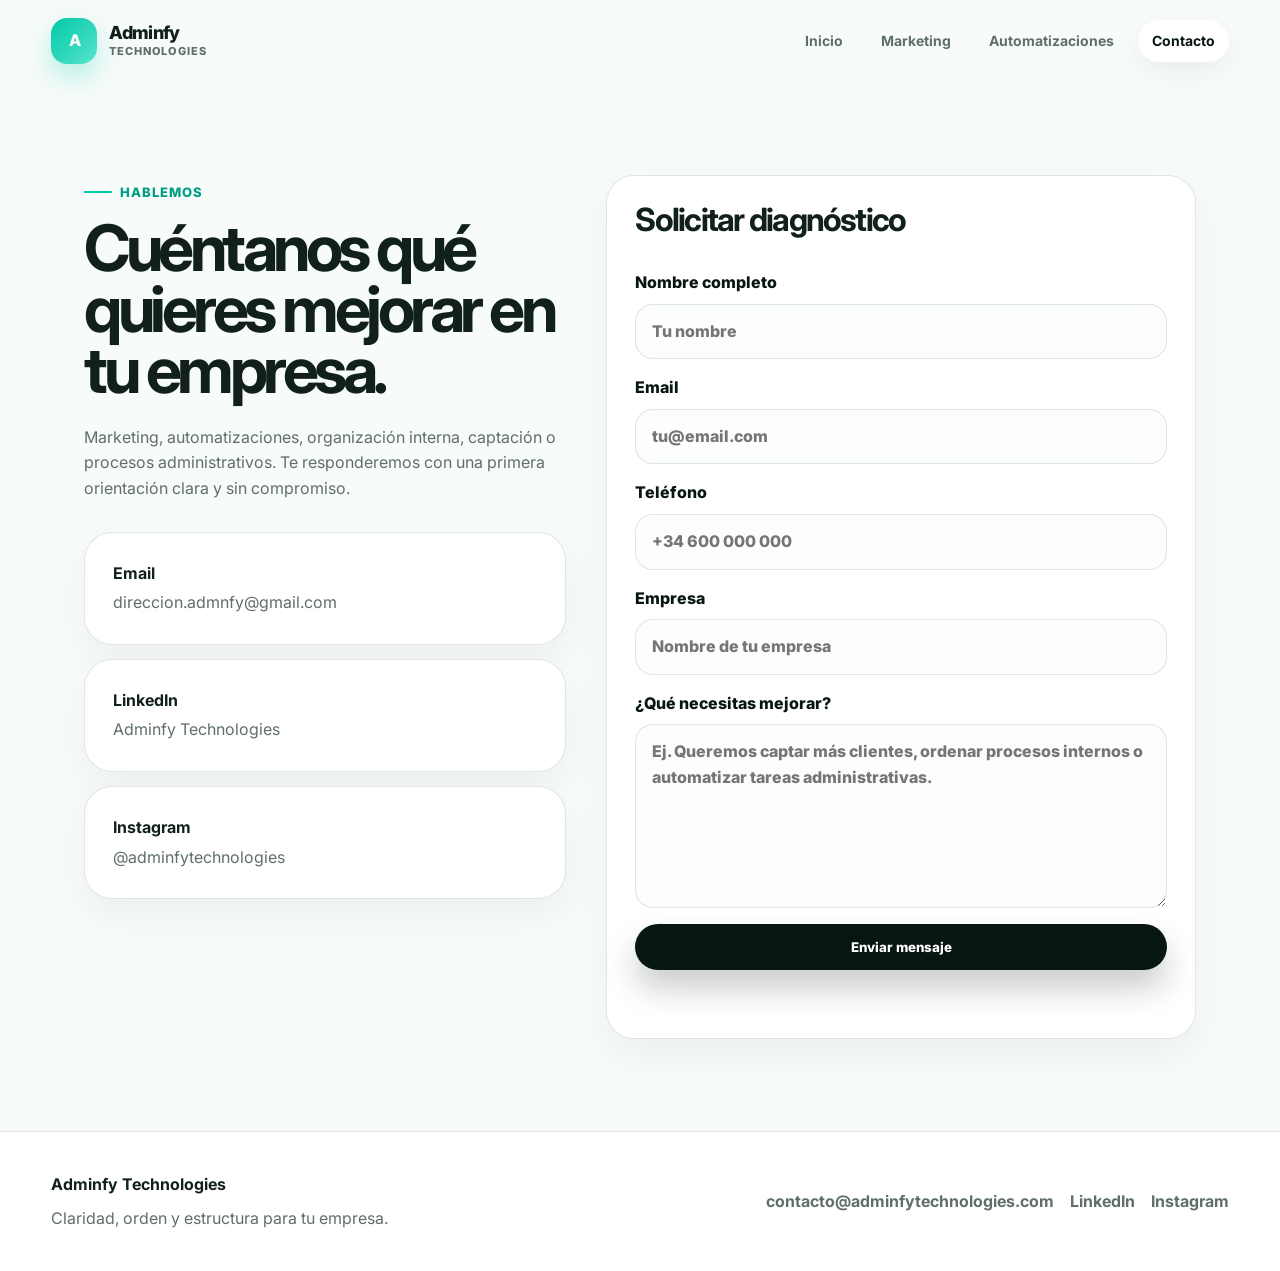
==== commit 04c02856: "Update contacto.html" ====
--- a/contacto.html
+++ b/contacto.html
@@ -1,54 +1,51 @@
-<!doctype html>
+<!DOCTYPE html>
 <html lang="es">
 <head>
-  <meta charset="utf-8" />
-  <meta name="viewport" content="width=device-width, initial-scale=1" />
-  <title>Contacto | Eleva Aromas</title>
-  <meta name="description" content="Contacta con Eleva Aromas para recibir asesoramiento en marketing olfativo e higienización ambiental." />
+  <meta charset="UTF-8" />
+  <meta name="viewport" content="width=device-width, initial-scale=1.0" />
+  <title>Contacto | Adminfy Technologies</title>
+  <meta name="description" content="Contacta con Adminfy Technologies para mejorar el marketing, automatizar procesos y ordenar la gestión de tu empresa." />
+  <link rel="preconnect" href="https://fonts.googleapis.com">
+  <link rel="preconnect" href="https://fonts.gstatic.com" crossorigin>
+  <link href="https://fonts.googleapis.com/css2?family=Inter:wght@400;500;600;700;800&display=swap" rel="stylesheet">
   <link rel="stylesheet" href="css/styles.css" />
-  <script defer src="js/data.js"></script>
-  <script defer src="js/app.js"></script>
 </head>
-<body data-page="contacto">
-  <header class="site-header">
-    <a class="brand" href="index.html"><span class="brand-mark">EA</span><span>Eleva Aromas</span></a>
-    <button class="nav-toggle" aria-expanded="false" aria-controls="main-nav">☰</button>
-    <nav id="main-nav" class="main-nav">
-      <a href="index.html">Inicio</a>
-      <a href="marketing-olfativo.html">Marketing olfativo</a>
-      <a href="higienizacion.html">Higienización ambiental</a>
-      <a href="contacto.html" class="active">Contacto</a>
+<body>
+  <header class="site-header" data-header>
+    <a class="brand" href="index.html"><span class="brand-mark">A</span><span class="brand-text">Adminfy<br><small>Technologies</small></span></a>
+    <button class="nav-toggle" data-nav-toggle aria-label="Abrir menú">☰</button>
+    <nav class="main-nav" data-nav>
+      <a href="index.html">Inicio</a><a href="marketing.html">Marketing</a><a href="automatizaciones.html">Automatizaciones</a><a href="contacto.html" class="active">Contacto</a>
     </nav>
   </header>
 
   <main>
-    <section class="hero inner-hero contact-hero">
-      <div class="hero-content reveal">
-        <p class="eyebrow">Hablemos de tu espacio</p>
-        <h1>Contacta con Eleva Aromas</h1>
-        <p class="lead">Cuéntanos cómo es tu negocio y te ayudaremos a seleccionar la ambientación o solución de higienización más adecuada.</p>
+    <section class="contact-page section-pad">
+      <div class="contact-copy reveal">
+        <p class="eyebrow">Hablemos</p>
+        <h1>Cuéntanos qué quieres mejorar en tu empresa.</h1>
+        <p>Marketing, automatizaciones, organización interna, captación o procesos administrativos. Te responderemos con una primera orientación clara y sin compromiso.</p>
+        <div class="contact-cards">
+          <a href="mailto:direccion.admnfy@gmail.com"><strong>Email</strong><span>direccion.admnfy@gmail.com</span></a>
+          <a href="https://www.linkedin.com/company/adminfy/" target="_blank" rel="noopener"><strong>LinkedIn</strong><span>Adminfy Technologies</span></a>
+          <a href="https://www.instagram.com/adminfytechnologies?igsh=MWVpcm9pZWliNTd4ZA==" target="_blank" rel="noopener"><strong>Instagram</strong><span>@adminfytechnologies</span></a>
+        </div>
       </div>
-    </section>
 
-    <section class="section contact-grid">
-      <div class="contact-card reveal">
-        <h2>Datos de contacto</h2>
-        <p><strong>Teléfono:</strong> <a href="tel:+34612435819">+34 612 435 819</a></p>
-        <p><strong>Email:</strong> <a href="mailto:direccion.admnfy@gmail.com">direccion.admnfy@gmail.com</a></p>
-        <p><strong>Horario:</strong> Lunes a viernes · 9:00 a 18:00</p>
-        <p><strong>Dirección:</strong> Calle Flora Tristán 65, 41500 Alcalá de Guadaíra, Sevilla</p>
-      </div>
-      <form class="contact-form reveal delay-1">
-        <label>Nombre<input type="text" name="nombre" placeholder="Tu nombre" required></label>
+      <form class="contact-form reveal" id="formContacto" data-n8n-webhook>
+        <h2>Solicitar diagnóstico</h2>
+        <label>Nombre completo<input type="text" name="name" placeholder="Tu nombre" required></label>
         <label>Email<input type="email" name="email" placeholder="tu@email.com" required></label>
-        <label>Tipo de negocio<input type="text" name="negocio" placeholder="Ej.: hotel, clínica, tienda..."></label>
-        <label>Mensaje<textarea name="mensaje" rows="5" placeholder="Cuéntanos qué necesitas"></textarea></label>
-        <button class="btn primary" type="submit">Preparar consulta</button>
-        <p class="form-note">Este formulario está preparado para maqueta. Conecta el envío a tu backend, Formspree o servicio equivalente.</p>
+        <label>Teléfono<input type="tel" name="phone" placeholder="+34 600 000 000" required></label>
+        <label>Empresa<input type="text" name="company" placeholder="Nombre de tu empresa"></label>
+        <label>¿Qué necesitas mejorar?<textarea name="message" rows="6" placeholder="Ej. Queremos captar más clientes, ordenar procesos internos o automatizar tareas administrativas." required></textarea></label>
+        <button class="btn btn-primary" type="submit">Enviar mensaje</button>
+        <p class="form-status" data-form-status></p>
       </form>
     </section>
   </main>
 
-  <footer class="site-footer"><p>© <span class="year"></span> Eleva Aromas.</p></footer>
+  <footer class="site-footer"><div><strong>Adminfy Technologies</strong><p>Claridad, orden y estructura para tu empresa.</p></div><div class="footer-links"><a href="mailto:contacto@adminfytechnologies.com">contacto@adminfytechnologies.com</a><a href="https://www.linkedin.com/company/adminfy/" target="_blank" rel="noopener">LinkedIn</a><a href="https://www.instagram.com/adminfytechnologies?igsh=MWVpcm9pZWliNTd4ZA==" target="_blank" rel="noopener">Instagram</a></div></footer>
+  <script src="js/main.js"></script>
 </body>
 </html>
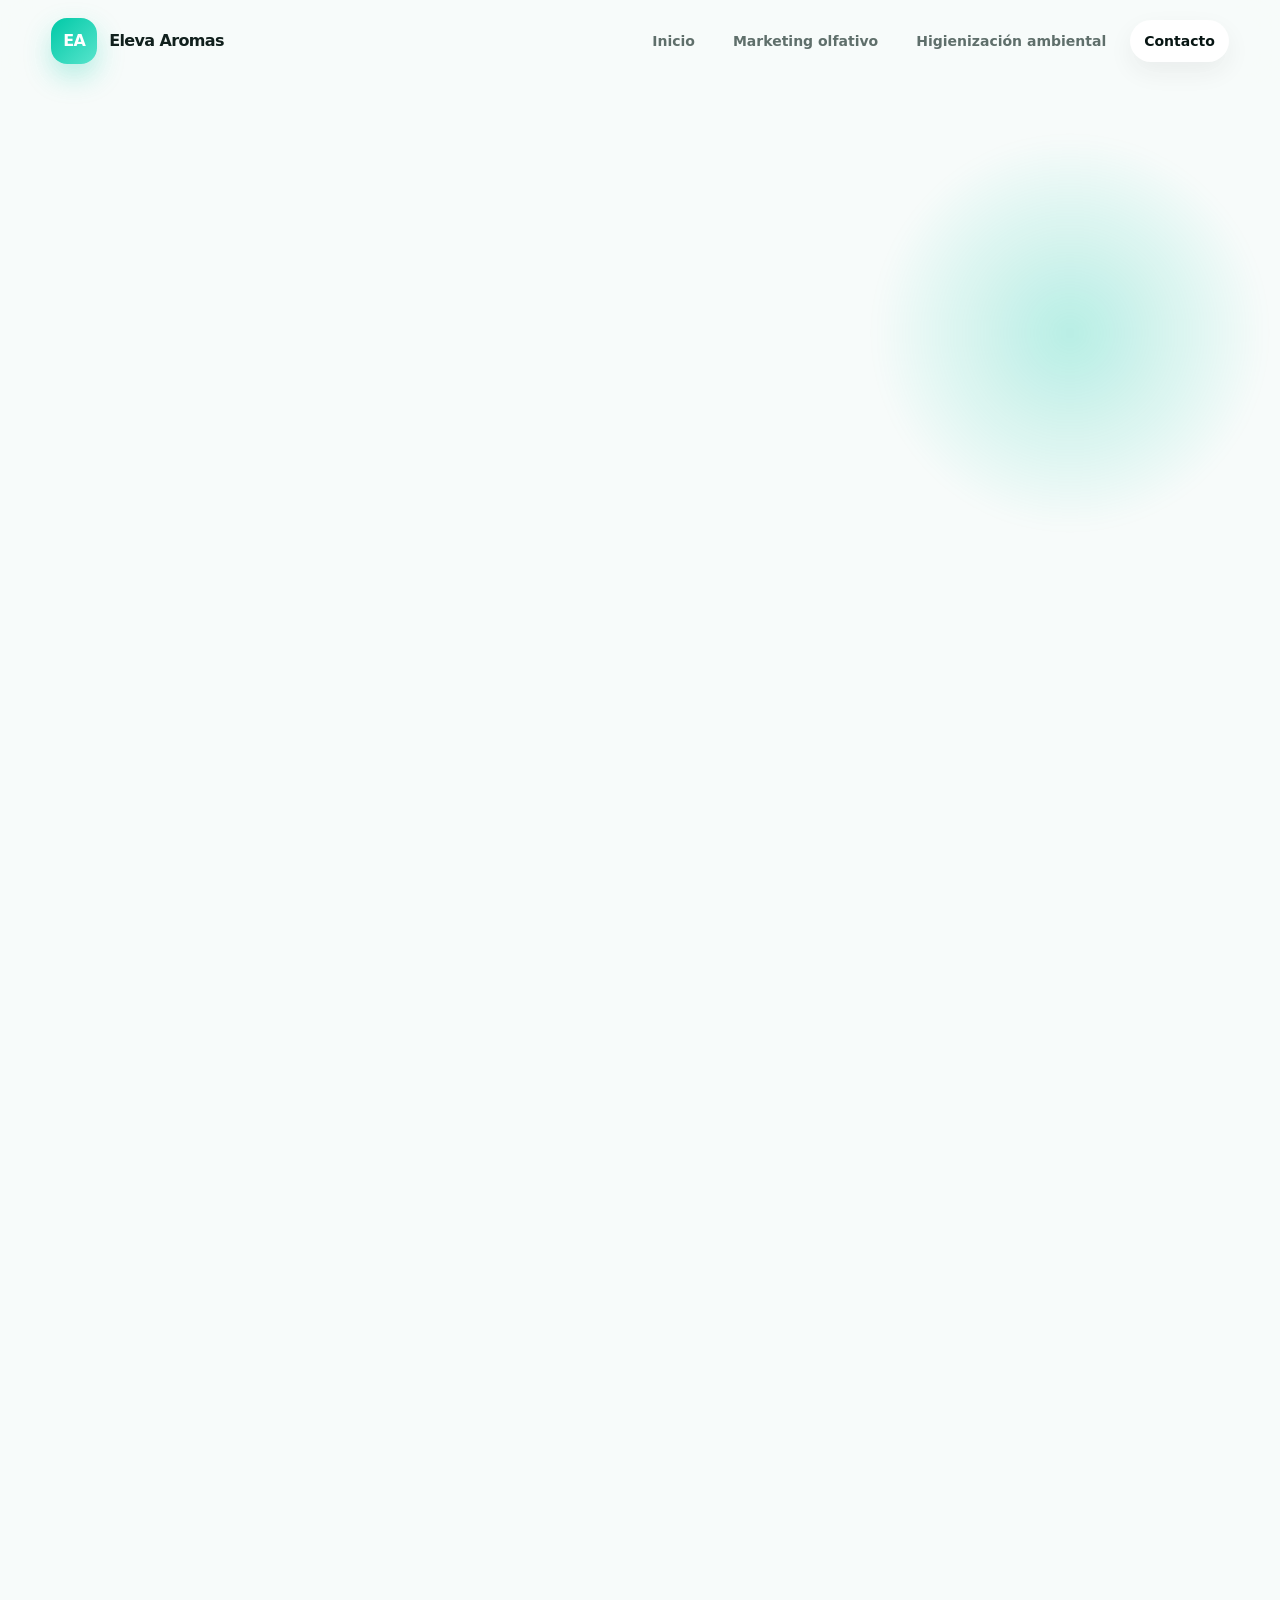
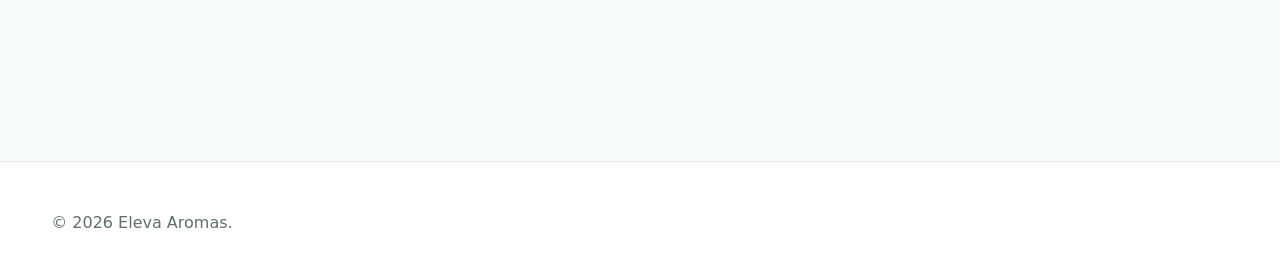
==== commit 13a6106b: "Update contacto.html" ====
--- a/contacto.html
+++ b/contacto.html
@@ -1,51 +1,53 @@
-<!DOCTYPE html>
+<!doctype html>
 <html lang="es">
 <head>
-  <meta charset="UTF-8" />
-  <meta name="viewport" content="width=device-width, initial-scale=1.0" />
-  <title>Contacto | Adminfy Technologies</title>
-  <meta name="description" content="Contacta con Adminfy Technologies para mejorar el marketing, automatizar procesos y ordenar la gestión de tu empresa." />
-  <link rel="preconnect" href="https://fonts.googleapis.com">
-  <link rel="preconnect" href="https://fonts.gstatic.com" crossorigin>
-  <link href="https://fonts.googleapis.com/css2?family=Inter:wght@400;500;600;700;800&display=swap" rel="stylesheet">
+  <meta charset="utf-8" />
+  <meta name="viewport" content="width=device-width, initial-scale=1" />
+  <title>Contacto | Eleva Aromas</title>
+  <meta name="description" content="Contacta con Eleva Aromas para recibir asesoramiento en marketing olfativo e higienización ambiental." />
   <link rel="stylesheet" href="css/styles.css" />
+  <script defer src="js/data.js"></script>
+  <script defer src="js/app.js"></script>
 </head>
-<body>
-  <header class="site-header" data-header>
-    <a class="brand" href="index.html"><span class="brand-mark">A</span><span class="brand-text">Adminfy<br><small>Technologies</small></span></a>
-    <button class="nav-toggle" data-nav-toggle aria-label="Abrir menú">☰</button>
-    <nav class="main-nav" data-nav>
-      <a href="index.html">Inicio</a><a href="marketing.html">Marketing</a><a href="automatizaciones.html">Automatizaciones</a><a href="contacto.html" class="active">Contacto</a>
+<body data-page="contacto">
+  <header class="site-header">
+    <a class="brand" href="index.html"><span class="brand-mark">EA</span><span>Eleva Aromas</span></a>
+    <button class="nav-toggle" aria-expanded="false" aria-controls="main-nav">☰</button>
+    <nav id="main-nav" class="main-nav">
+      <a href="index.html">Inicio</a>
+      <a href="marketing-olfativo.html">Marketing olfativo</a>
+      <a href="higienizacion.html">Higienización ambiental</a>
+      <a href="contacto.html" class="active">Contacto</a>
     </nav>
   </header>
 
   <main>
-    <section class="contact-page section-pad">
-      <div class="contact-copy reveal">
-        <p class="eyebrow">Hablemos</p>
-        <h1>Cuéntanos qué quieres mejorar en tu empresa.</h1>
-        <p>Marketing, automatizaciones, organización interna, captación o procesos administrativos. Te responderemos con una primera orientación clara y sin compromiso.</p>
-        <div class="contact-cards">
-          <a href="mailto:direccion.admnfy@gmail.com"><strong>Email</strong><span>direccion.admnfy@gmail.com</span></a>
-          <a href="https://www.linkedin.com/company/adminfy/" target="_blank" rel="noopener"><strong>LinkedIn</strong><span>Adminfy Technologies</span></a>
-          <a href="https://www.instagram.com/adminfytechnologies?igsh=MWVpcm9pZWliNTd4ZA==" target="_blank" rel="noopener"><strong>Instagram</strong><span>@adminfytechnologies</span></a>
-        </div>
+    <section class="hero inner-hero contact-hero">
+      <div class="hero-content reveal">
+        <p class="eyebrow">Hablemos de tu espacio</p>
+        <h1>Contacta con Eleva Aromas</h1>
+        <p class="lead">Cuéntanos cómo es tu negocio y te ayudaremos a seleccionar la ambientación o solución de higienización más adecuada.</p>
       </div>
+    </section>
 
-      <form class="contact-form reveal" id="formContacto" data-n8n-webhook>
-        <h2>Solicitar diagnóstico</h2>
-        <label>Nombre completo<input type="text" name="name" placeholder="Tu nombre" required></label>
+    <section class="section contact-grid">
+      <div class="contact-card reveal">
+        <h2>Datos de contacto</h2>
+        <p><strong>Teléfono:</strong> <a href="tel:+34612435819">+34 612 435 819</a></p>
+        <p><strong>Email:</strong> <a href="mailto:direccion.admnfy@gmail.com">direccion.admnfy@gmail.com</a></p>
+        <p><strong>Horario:</strong> Lunes a viernes · 9:00 a 18:00</p>
+        <p><strong>Dirección:</strong> Calle Flora Tristán 65, 41500 Alcalá de Guadaíra, Sevilla</p>
+      </div>
+      <form class="contact-form reveal delay-1">
+        <label>Nombre<input type="text" name="nombre" placeholder="Tu nombre" required></label>
         <label>Email<input type="email" name="email" placeholder="tu@email.com" required></label>
-        <label>Teléfono<input type="tel" name="phone" placeholder="+34 600 000 000" required></label>
-        <label>Empresa<input type="text" name="company" placeholder="Nombre de tu empresa"></label>
-        <label>¿Qué necesitas mejorar?<textarea name="message" rows="6" placeholder="Ej. Queremos captar más clientes, ordenar procesos internos o automatizar tareas administrativas." required></textarea></label>
-        <button class="btn btn-primary" type="submit">Enviar mensaje</button>
-        <p class="form-status" data-form-status></p>
+        <label>Tipo de negocio<input type="text" name="negocio" placeholder="Ej.: hotel, clínica, tienda..."></label>
+        <label>Mensaje<textarea name="mensaje" rows="5" placeholder="Cuéntanos qué necesitas"></textarea></label>
+        <button class="btn primary" type="submit">⚠️🚫Formulario fuera de servicio🚫⚠️</button>
       </form>
     </section>
   </main>
 
-  <footer class="site-footer"><div><strong>Adminfy Technologies</strong><p>Claridad, orden y estructura para tu empresa.</p></div><div class="footer-links"><a href="mailto:contacto@adminfytechnologies.com">contacto@adminfytechnologies.com</a><a href="https://www.linkedin.com/company/adminfy/" target="_blank" rel="noopener">LinkedIn</a><a href="https://www.instagram.com/adminfytechnologies?igsh=MWVpcm9pZWliNTd4ZA==" target="_blank" rel="noopener">Instagram</a></div></footer>
-  <script src="js/main.js"></script>
+  <footer class="site-footer"><p>© <span class="year"></span> Eleva Aromas.</p></footer>
 </body>
 </html>
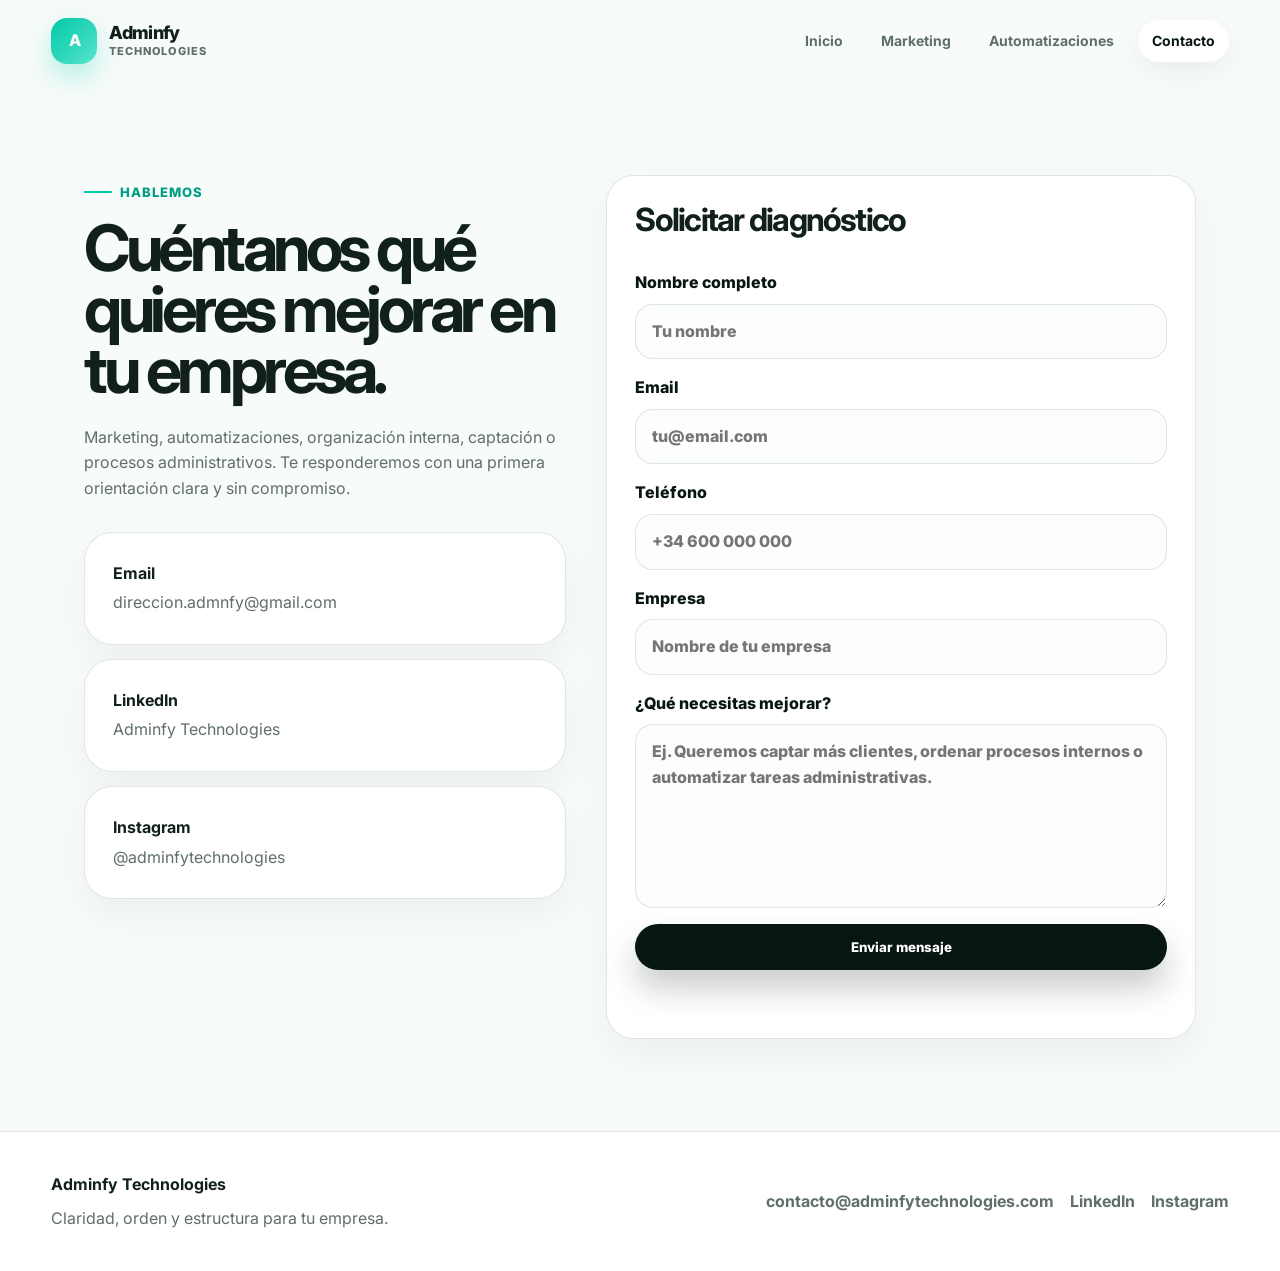
==== commit 9e8fcea5: "Update contacto.html" ====
--- a/contacto.html
+++ b/contacto.html
@@ -1,53 +1,51 @@
-<!doctype html>
+<!DOCTYPE html>
 <html lang="es">
 <head>
-  <meta charset="utf-8" />
-  <meta name="viewport" content="width=device-width, initial-scale=1" />
-  <title>Contacto | Eleva Aromas</title>
-  <meta name="description" content="Contacta con Eleva Aromas para recibir asesoramiento en marketing olfativo e higienización ambiental." />
+  <meta charset="UTF-8" />
+  <meta name="viewport" content="width=device-width, initial-scale=1.0" />
+  <title>Contacto | Adminfy Technologies</title>
+  <meta name="description" content="Contacta con Adminfy Technologies para mejorar el marketing, automatizar procesos y ordenar la gestión de tu empresa." />
+  <link rel="preconnect" href="https://fonts.googleapis.com">
+  <link rel="preconnect" href="https://fonts.gstatic.com" crossorigin>
+  <link href="https://fonts.googleapis.com/css2?family=Inter:wght@400;500;600;700;800&display=swap" rel="stylesheet">
   <link rel="stylesheet" href="css/styles.css" />
-  <script defer src="js/data.js"></script>
-  <script defer src="js/app.js"></script>
 </head>
-<body data-page="contacto">
-  <header class="site-header">
-    <a class="brand" href="index.html"><span class="brand-mark">EA</span><span>Eleva Aromas</span></a>
-    <button class="nav-toggle" aria-expanded="false" aria-controls="main-nav">☰</button>
-    <nav id="main-nav" class="main-nav">
-      <a href="index.html">Inicio</a>
-      <a href="marketing-olfativo.html">Marketing olfativo</a>
-      <a href="higienizacion.html">Higienización ambiental</a>
-      <a href="contacto.html" class="active">Contacto</a>
+<body>
+  <header class="site-header" data-header>
+    <a class="brand" href="index.html"><span class="brand-mark">A</span><span class="brand-text">Adminfy<br><small>Technologies</small></span></a>
+    <button class="nav-toggle" data-nav-toggle aria-label="Abrir menú">☰</button>
+    <nav class="main-nav" data-nav>
+      <a href="index.html">Inicio</a><a href="marketing.html">Marketing</a><a href="automatizaciones.html">Automatizaciones</a><a href="contacto.html" class="active">Contacto</a>
     </nav>
   </header>
 
   <main>
-    <section class="hero inner-hero contact-hero">
-      <div class="hero-content reveal">
-        <p class="eyebrow">Hablemos de tu espacio</p>
-        <h1>Contacta con Eleva Aromas</h1>
-        <p class="lead">Cuéntanos cómo es tu negocio y te ayudaremos a seleccionar la ambientación o solución de higienización más adecuada.</p>
+    <section class="contact-page section-pad">
+      <div class="contact-copy reveal">
+        <p class="eyebrow">Hablemos</p>
+        <h1>Cuéntanos qué quieres mejorar en tu empresa.</h1>
+        <p>Marketing, automatizaciones, organización interna, captación o procesos administrativos. Te responderemos con una primera orientación clara y sin compromiso.</p>
+        <div class="contact-cards">
+          <a href="mailto:direccion.admnfy@gmail.com"><strong>Email</strong><span>direccion.admnfy@gmail.com</span></a>
+          <a href="https://www.linkedin.com/company/adminfy/" target="_blank" rel="noopener"><strong>LinkedIn</strong><span>Adminfy Technologies</span></a>
+          <a href="https://www.instagram.com/adminfy.es?igsh=MW53bWI3c3pwMzU3aw==" target="_blank" rel="noopener"><strong>Instagram</strong><span>@adminfytechnologies</span></a>
+        </div>
       </div>
-    </section>
 
-    <section class="section contact-grid">
-      <div class="contact-card reveal">
-        <h2>Datos de contacto</h2>
-        <p><strong>Teléfono:</strong> <a href="tel:+34612435819">+34 612 435 819</a></p>
-        <p><strong>Email:</strong> <a href="mailto:direccion.admnfy@gmail.com">direccion.admnfy@gmail.com</a></p>
-        <p><strong>Horario:</strong> Lunes a viernes · 9:00 a 18:00</p>
-        <p><strong>Dirección:</strong> Calle Flora Tristán 65, 41500 Alcalá de Guadaíra, Sevilla</p>
-      </div>
-      <form class="contact-form reveal delay-1">
-        <label>Nombre<input type="text" name="nombre" placeholder="Tu nombre" required></label>
+      <form class="contact-form reveal" id="formContacto" data-n8n-webhook>
+        <h2>Solicitar diagnóstico</h2>
+        <label>Nombre completo<input type="text" name="name" placeholder="Tu nombre" required></label>
         <label>Email<input type="email" name="email" placeholder="tu@email.com" required></label>
-        <label>Tipo de negocio<input type="text" name="negocio" placeholder="Ej.: hotel, clínica, tienda..."></label>
-        <label>Mensaje<textarea name="mensaje" rows="5" placeholder="Cuéntanos qué necesitas"></textarea></label>
-        <button class="btn primary" type="submit">⚠️🚫Formulario fuera de servicio🚫⚠️</button>
+        <label>Teléfono<input type="tel" name="phone" placeholder="+34 600 000 000" required></label>
+        <label>Empresa<input type="text" name="company" placeholder="Nombre de tu empresa"></label>
+        <label>¿Qué necesitas mejorar?<textarea name="message" rows="6" placeholder="Ej. Queremos captar más clientes, ordenar procesos internos o automatizar tareas administrativas." required></textarea></label>
+        <button class="btn btn-primary" type="submit">Enviar mensaje</button>
+        <p class="form-status" data-form-status></p>
       </form>
     </section>
   </main>
 
-  <footer class="site-footer"><p>© <span class="year"></span> Eleva Aromas.</p></footer>
+  <footer class="site-footer"><div><strong>Adminfy Technologies</strong><p>Claridad, orden y estructura para tu empresa.</p></div><div class="footer-links"><a href="mailto:contacto@adminfytechnologies.com">contacto@adminfytechnologies.com</a><a href="https://www.linkedin.com/company/adminfy/" target="_blank" rel="noopener">LinkedIn</a><a href="https://www.instagram.com/adminfytechnologies?igsh=MWVpcm9pZWliNTd4ZA==" target="_blank" rel="noopener">Instagram</a></div></footer>
+  <script src="js/main.js"></script>
 </body>
 </html>
